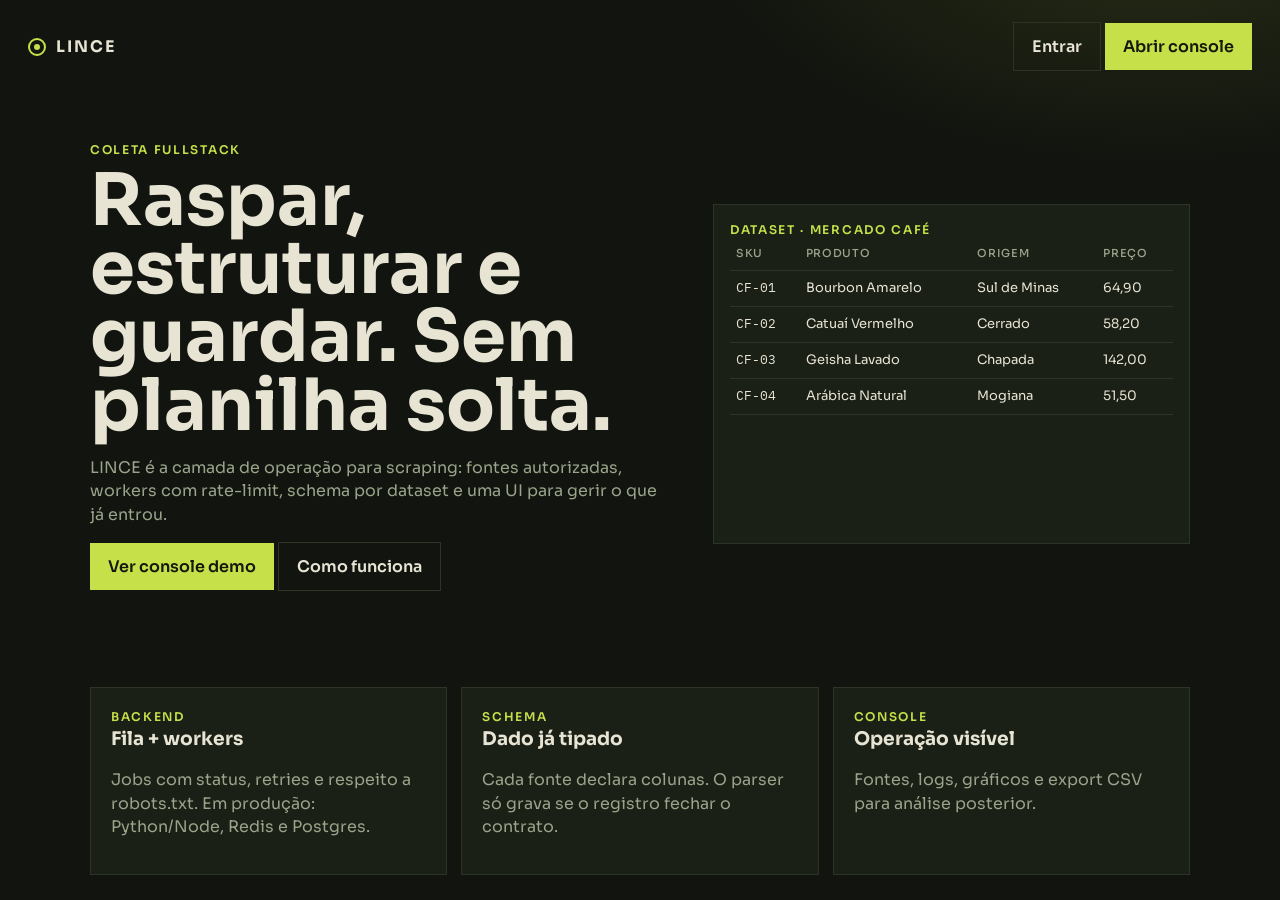
==== index.html @ 179e3596 "Add LINCE scraping console with sources, jobs, and structured datasets." ====
<!DOCTYPE html>
<html lang="pt-BR">
<head>
  <meta charset="UTF-8">
  <meta name="viewport" content="width=device-width, initial-scale=1.0">
  <title>LINCE — Coleta e análise de dados da web</title>
  <meta name="description" content="Plataforma fullstack para web scraping autorizado: filas, schema, armazenamento e console de operação.">
  <link rel="stylesheet" href="css/app.css">
</head>
<body class="landing">
  <header class="top">
    <a class="mark" href="index.html"><span class="eye"></span>LINCE</a>
    <div>
      <a class="btn btn-line" href="entrar.html">Entrar</a>
      <a class="btn btn-acid" href="entrar.html">Abrir console</a>
    </div>
  </header>

  <section class="hero">
    <div>
      <div class="kicker">Coleta fullstack</div>
      <h1>Raspar, estruturar e guardar. Sem planilha solta.</h1>
      <p class="muted">LINCE é a camada de operação para scraping: fontes autorizadas, workers com rate-limit, schema por dataset e uma UI para gerir o que já entrou.</p>
      <p>
        <a class="btn btn-acid" href="entrar.html">Ver console demo</a>
        <a class="btn btn-line" href="#como">Como funciona</a>
      </p>
    </div>
    <aside class="preview">
      <div class="kicker">dataset · mercado café</div>
      <table>
        <thead><tr><th>SKU</th><th>Produto</th><th>Origem</th><th>Preço</th></tr></thead>
        <tbody>
          <tr><td class="mono">CF-01</td><td>Bourbon Amarelo</td><td>Sul de Minas</td><td>64,90</td></tr>
          <tr><td class="mono">CF-02</td><td>Catuaí Vermelho</td><td>Cerrado</td><td>58,20</td></tr>
          <tr><td class="mono">CF-03</td><td>Geisha Lavado</td><td>Chapada</td><td>142,00</td></tr>
          <tr><td class="mono">CF-04</td><td>Arábica Natural</td><td>Mogiana</td><td>51,50</td></tr>
        </tbody>
      </table>
    </aside>
  </section>

  <section class="feats" id="como">
    <article class="feat">
      <div class="kicker">Backend</div>
      <h3>Fila + workers</h3>
      <p class="muted">Jobs com status, retries e respeito a robots.txt. Em produção: Python/Node, Redis e Postgres.</p>
    </article>
    <article class="feat">
      <div class="kicker">Schema</div>
      <h3>Dado já tipado</h3>
      <p class="muted">Cada fonte declara colunas. O parser só grava se o registro fechar o contrato.</p>
    </article>
    <article class="feat">
      <div class="kicker">Console</div>
      <h3>Operação visível</h3>
      <p class="muted">Fontes, logs, gráficos e export CSV para análise posterior.</p>
    </article>
  </section>
</body>
</html>
---- css/app.css ----
@import url("https://fonts.googleapis.com/css2?family=IBM+Plex+Mono:wght@400;500&family=Sora:wght@400;500;600;700&display=swap");

:root {
  --ink: #12150f;
  --panel: #1b2017;
  --line: #2c3426;
  --paper: #e8e4d4;
  --mute: #9aa48a;
  --acid: #c6e04a;
  --ok: #7dcf83;
  --warn: #e0b14a;
  --bad: #e06a4a;
  --run: #7eb6e0;
}

* { box-sizing: border-box; }
html, body { margin: 0; padding: 0; }
body {
  font-family: Sora, sans-serif;
  background: var(--ink);
  color: var(--paper);
  line-height: 1.45;
}
a { color: inherit; }
button, input, select, textarea { font: inherit; color: inherit; }
.mono { font-family: "IBM Plex Mono", monospace; }

.landing {
  min-height: 100vh;
  background:
    radial-gradient(900px 500px at 90% -10%, rgba(198,224,74,0.12), transparent 50%),
    var(--ink);
}
.top {
  display: flex;
  justify-content: space-between;
  align-items: center;
  padding: 22px 28px;
}
.mark {
  display: flex;
  align-items: center;
  gap: 10px;
  text-decoration: none;
  font-weight: 700;
  letter-spacing: 0.12em;
}
.eye {
  width: 18px;
  height: 18px;
  border: 2px solid var(--acid);
  border-radius: 50%;
  position: relative;
}
.eye::after {
  content: "";
  width: 6px;
  height: 6px;
  background: var(--acid);
  border-radius: 50%;
  position: absolute;
  inset: 4px;
}
.hero {
  width: min(1100px, calc(100% - 40px));
  margin: 48px auto 80px;
  display: grid;
  grid-template-columns: 1.1fr 0.9fr;
  gap: 40px;
  align-items: center;
}
.hero h1 {
  font-size: clamp(42px, 6vw, 72px);
  line-height: 0.95;
  margin: 8px 0 16px;
}
.kicker {
  color: var(--acid);
  letter-spacing: 0.14em;
  text-transform: uppercase;
  font-size: 12px;
  font-weight: 600;
}
.muted { color: var(--mute); }
.btn {
  appearance: none;
  border: 0;
  cursor: pointer;
  padding: 12px 18px;
  font-weight: 600;
  text-decoration: none;
  display: inline-flex;
  align-items: center;
  gap: 8px;
}
.btn-acid { background: var(--acid); color: #14180d; }
.btn-line { background: transparent; border: 1px solid var(--line); color: var(--paper); }
.btn-sm { padding: 7px 10px; font-size: 12px; }

.preview {
  background: var(--panel);
  border: 1px solid var(--line);
  padding: 16px;
  min-height: 340px;
}
.preview table { width: 100%; border-collapse: collapse; font-size: 13px; }
.preview th, .preview td { text-align: left; padding: 8px 6px; border-bottom: 1px solid var(--line); }
.preview th { color: var(--mute); font-weight: 500; font-size: 11px; letter-spacing: 0.06em; text-transform: uppercase; }

.feats {
  width: min(1100px, calc(100% - 40px));
  margin: 0 auto 80px;
  display: grid;
  grid-template-columns: repeat(3, 1fr);
  gap: 14px;
}
.feat { background: var(--panel); border: 1px solid var(--line); padding: 20px; }
.feat h3 { margin: 0 0 8px; }

.login-card {
  width: min(400px, calc(100% - 32px));
  margin: 80px auto;
  background: var(--panel);
  border: 1px solid var(--line);
  padding: 28px;
}
.field { display: grid; gap: 6px; margin: 12px 0; font-size: 13px; }
input, select, textarea {
  width: 100%;
  background: #12150f;
  border: 1px solid var(--line);
  padding: 10px;
}
.hint { background: #23291c; padding: 10px; font-size: 13px; color: var(--mute); }

.shell { display: grid; grid-template-columns: 220px 1fr; min-height: 100vh; }
.side {
  background: #161a12;
  border-right: 1px solid var(--line);
  padding: 20px 12px;
}
.side button.link, .side a.link {
  display: block;
  width: 100%;
  text-align: left;
  background: transparent;
  border: 0;
  color: var(--paper);
  padding: 10px 12px;
  cursor: pointer;
  text-decoration: none;
}
.side button.link.on, .side button.link:hover, .side a.link:hover {
  background: #23291c;
  color: var(--acid);
}
.main { padding: 24px; }
.kpis { display: grid; grid-template-columns: repeat(4, 1fr); gap: 12px; }
.kpi { background: var(--panel); border: 1px solid var(--line); padding: 16px; }
.kpi b { display: block; font-size: 28px; font-family: "IBM Plex Mono", monospace; color: var(--acid); }
.head { display: flex; justify-content: space-between; align-items: center; gap: 12px; flex-wrap: wrap; margin: 8px 0 16px; }
.head h2 { margin: 0; font-size: 28px; }
.card { background: var(--panel); border: 1px solid var(--line); padding: 16px; margin-bottom: 16px; }
table.data { width: 100%; border-collapse: collapse; font-size: 13px; }
table.data th, table.data td { padding: 9px 8px; border-bottom: 1px solid var(--line); text-align: left; vertical-align: top; }
.badge { display: inline-block; padding: 2px 8px; font-size: 11px; letter-spacing: 0.04em; text-transform: uppercase; }
.badge.ok { background: #1f3a22; color: var(--ok); }
.badge.error { background: #3a1f1a; color: var(--bad); }
.badge.running { background: #1a2c3a; color: var(--run); }
.badge.queued { background: #2c2a1a; color: var(--warn); }
.log { font-family: "IBM Plex Mono", monospace; font-size: 12px; padding: 6px 0; border-bottom: 1px solid var(--line); color: var(--mute); }
.log.ok { color: var(--ok); }
.log.warn { color: var(--warn); }
.hidden { display: none !important; }
.toast {
  position: fixed;
  right: 16px;
  bottom: 16px;
  background: var(--acid);
  color: #14180d;
  padding: 10px 14px;
  z-index: 20;
  opacity: 0;
  transform: translateY(12px);
  transition: 0.2s;
}
.toast.on { opacity: 1; transform: none; }
.row { display: grid; grid-template-columns: 1fr 1fr; gap: 10px; }
.charts { display: grid; grid-template-columns: 1.2fr 0.8fr; gap: 14px; }
.chart-box { height: 260px; background: var(--panel); border: 1px solid var(--line); padding: 12px; }

@media (max-width: 900px) {
  .hero, .feats, .shell, .kpis, .charts, .row { grid-template-columns: 1fr; }
  .side { display: flex; gap: 8px; overflow: auto; }
}
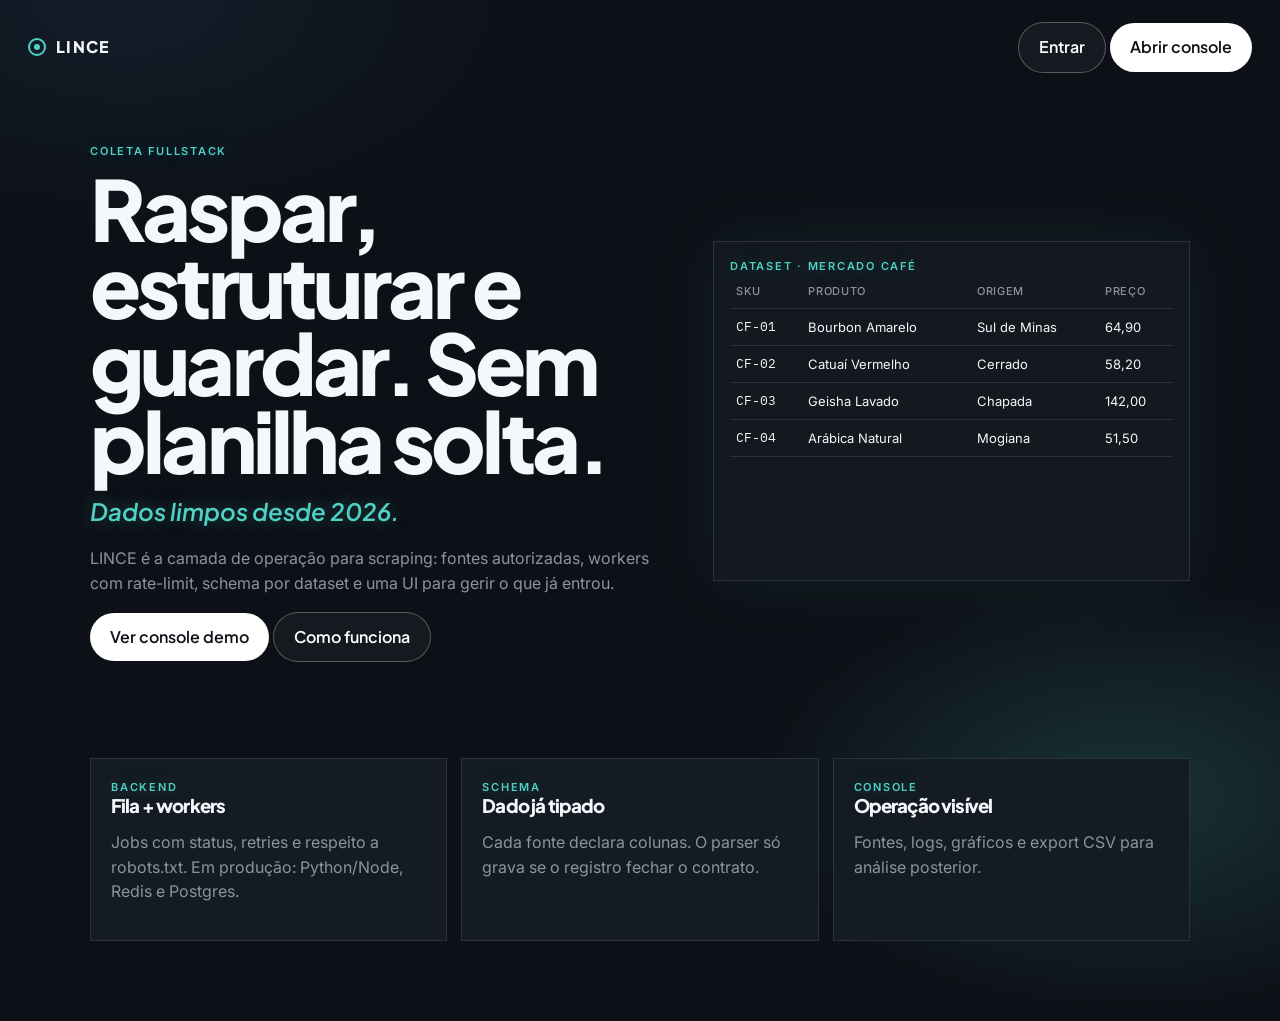
==== commit 84f9362d: "Switch LINCE type to Plus Jakarta Sans and Inter." ====
--- a/index.html
+++ b/index.html
@@ -20,6 +20,7 @@
     <div>
       <div class="kicker">Coleta fullstack</div>
       <h1>Raspar, estruturar e guardar. Sem planilha solta.</h1>
+      <p class="lead">Dados limpos desde 2026.</p>
       <p class="muted">LINCE é a camada de operação para scraping: fontes autorizadas, workers com rate-limit, schema por dataset e uma UI para gerir o que já entrou.</p>
       <p>
         <a class="btn btn-acid" href="entrar.html">Ver console demo</a>
--- a/css/app.css
+++ b/css/app.css
@@ -1,35 +1,48 @@
-@import url("https://fonts.googleapis.com/css2?family=IBM+Plex+Mono:wght@400;500&family=Sora:wght@400;500;600;700&display=swap");
+@import url("https://fonts.googleapis.com/css2?family=IBM+Plex+Mono:wght@400;500&family=Inter:ital,wght@0,400;0,500;0,600;1,400&family=Plus+Jakarta+Sans:ital,wght@0,500;0,600;0,700;0,800;1,500;1,600&display=swap");
 
 :root {
-  --ink: #12150f;
-  --panel: #1b2017;
-  --line: #2c3426;
-  --paper: #e8e4d4;
-  --mute: #9aa48a;
-  --acid: #c6e04a;
-  --ok: #7dcf83;
-  --warn: #e0b14a;
-  --bad: #e06a4a;
-  --run: #7eb6e0;
+  --ink: #f4f7fb;
+  --navy: #0d1117;
+  --bg: #0d1117;
+  --panel: #151b22;
+  --soft: #1b232c;
+  --line: #2a333d;
+  --paper: #f4f7fb;
+  --mute: #8b949e;
+  --acid: #4fd1c5;
+  --acid-soft: rgba(79, 209, 197, 0.14);
+  --ok: #3dd6a5;
+  --warn: #e0c36a;
+  --bad: #f07167;
+  --run: #58a6ff;
 }
 
 * { box-sizing: border-box; }
 html, body { margin: 0; padding: 0; }
 body {
-  font-family: Sora, sans-serif;
-  background: var(--ink);
-  color: var(--paper);
-  line-height: 1.45;
+  font-family: Inter, "Segoe UI", sans-serif;
+  background: var(--bg);
+  color: var(--ink);
+  line-height: 1.55;
+  font-weight: 400;
 }
 a { color: inherit; }
 button, input, select, textarea { font: inherit; color: inherit; }
-.mono { font-family: "IBM Plex Mono", monospace; }
-
+.mono { font-family: "IBM Plex Mono", ui-monospace, monospace; font-style: normal; }
+
+h1, h2, h3, .hero h1, .head h2 {
+  font-family: "Plus Jakarta Sans", Inter, sans-serif;
+  font-weight: 800;
+  font-style: normal;
+  letter-spacing: -0.045em;
+  line-height: 0.92;
+}
 .landing {
   min-height: 100vh;
   background:
-    radial-gradient(900px 500px at 90% -10%, rgba(198,224,74,0.12), transparent 50%),
-    var(--ink);
+    radial-gradient(720px 420px at 88% 78%, rgba(79, 209, 197, 0.18), transparent 52%),
+    radial-gradient(900px 500px at 10% 0%, rgba(88, 166, 255, 0.08), transparent 46%),
+    var(--bg);
 }
 .top {
   display: flex;
@@ -42,8 +55,10 @@
   align-items: center;
   gap: 10px;
   text-decoration: none;
-  font-weight: 700;
-  letter-spacing: 0.12em;
+  font-family: "Plus Jakarta Sans", Inter, sans-serif;
+  font-weight: 800;
+  font-style: normal;
+  letter-spacing: 0.08em;
 }
 .eye {
   width: 18px;
@@ -70,36 +85,51 @@
   align-items: center;
 }
 .hero h1 {
-  font-size: clamp(42px, 6vw, 72px);
-  line-height: 0.95;
-  margin: 8px 0 16px;
+  font-size: clamp(46px, 7vw, 84px);
+  margin: 10px 0 14px;
+}
+.lead {
+  font-family: "Plus Jakarta Sans", Inter, sans-serif;
+  font-style: italic;
+  font-weight: 600;
+  font-size: clamp(18px, 2.2vw, 24px);
+  color: var(--acid);
+  margin: 0 0 16px;
+  text-shadow: 0 0 18px rgba(79, 209, 197, 0.35);
 }
 .kicker {
+  font-family: Inter, sans-serif;
+  font-style: normal;
   color: var(--acid);
-  letter-spacing: 0.14em;
+  letter-spacing: 0.16em;
   text-transform: uppercase;
-  font-size: 12px;
+  font-size: 11px;
   font-weight: 600;
+  text-shadow: 0 0 18px rgba(79, 209, 197, 0.35);
 }
 .muted { color: var(--mute); }
 .btn {
   appearance: none;
   border: 0;
   cursor: pointer;
-  padding: 12px 18px;
+  padding: 12px 20px;
+  font-family: "Plus Jakarta Sans", Inter, sans-serif;
   font-weight: 600;
+  font-style: normal;
+  border-radius: 999px;
   text-decoration: none;
   display: inline-flex;
   align-items: center;
   gap: 8px;
 }
-.btn-acid { background: var(--acid); color: #14180d; }
-.btn-line { background: transparent; border: 1px solid var(--line); color: var(--paper); }
+.btn-acid { background: #ffffff; color: #0d1117; }
+.btn-line { background: rgba(255,255,255,0.04); border: 1px solid rgba(255,255,255,0.28); color: #ffffff; }
 .btn-sm { padding: 7px 10px; font-size: 12px; }
 
 .preview {
-  background: var(--panel);
+  background: rgba(21, 27, 34, 0.86);
   border: 1px solid var(--line);
+  box-shadow: 0 0 60px rgba(79, 209, 197, 0.08);
   padding: 16px;
   min-height: 340px;
 }
@@ -127,47 +157,52 @@
 .field { display: grid; gap: 6px; margin: 12px 0; font-size: 13px; }
 input, select, textarea {
   width: 100%;
-  background: #12150f;
+  background: #0d1117;
   border: 1px solid var(--line);
   padding: 10px;
 }
-.hint { background: #23291c; padding: 10px; font-size: 13px; color: var(--mute); }
+.hint { background: var(--soft); padding: 10px; font-size: 13px; color: var(--mute); }
 
 .shell { display: grid; grid-template-columns: 220px 1fr; min-height: 100vh; }
 .side {
-  background: #161a12;
+  background: #10151c;
+  color: #f4f7fb;
   border-right: 1px solid var(--line);
   padding: 20px 12px;
 }
+.side .mark { color: #ffffff; }
+.side .eye { border-color: var(--acid); box-shadow: 0 0 12px rgba(79, 209, 197, 0.35); }
+.side .eye::after { background: var(--acid); }
 .side button.link, .side a.link {
   display: block;
   width: 100%;
   text-align: left;
   background: transparent;
   border: 0;
-  color: var(--paper);
+  color: #c8d0d8;
   padding: 10px 12px;
   cursor: pointer;
   text-decoration: none;
 }
 .side button.link.on, .side button.link:hover, .side a.link:hover {
-  background: #23291c;
+  background: var(--acid-soft);
   color: var(--acid);
 }
+.side .muted { color: #8b949e; }
 .main { padding: 24px; }
 .kpis { display: grid; grid-template-columns: repeat(4, 1fr); gap: 12px; }
 .kpi { background: var(--panel); border: 1px solid var(--line); padding: 16px; }
-.kpi b { display: block; font-size: 28px; font-family: "IBM Plex Mono", monospace; color: var(--acid); }
+.kpi b { display: block; font-size: 28px; font-family: "IBM Plex Mono", monospace; color: var(--acid); text-shadow: 0 0 18px rgba(79, 209, 197, 0.35); }
 .head { display: flex; justify-content: space-between; align-items: center; gap: 12px; flex-wrap: wrap; margin: 8px 0 16px; }
-.head h2 { margin: 0; font-size: 28px; }
+.head h2 { margin: 0; font-size: 28px; line-height: 1.1; }
 .card { background: var(--panel); border: 1px solid var(--line); padding: 16px; margin-bottom: 16px; }
 table.data { width: 100%; border-collapse: collapse; font-size: 13px; }
 table.data th, table.data td { padding: 9px 8px; border-bottom: 1px solid var(--line); text-align: left; vertical-align: top; }
 .badge { display: inline-block; padding: 2px 8px; font-size: 11px; letter-spacing: 0.04em; text-transform: uppercase; }
-.badge.ok { background: #1f3a22; color: var(--ok); }
-.badge.error { background: #3a1f1a; color: var(--bad); }
-.badge.running { background: #1a2c3a; color: var(--run); }
-.badge.queued { background: #2c2a1a; color: var(--warn); }
+.badge.ok { background: rgba(61, 214, 165, 0.14); color: var(--ok); }
+.badge.error { background: rgba(240, 113, 103, 0.14); color: var(--bad); }
+.badge.running { background: rgba(88, 166, 255, 0.14); color: var(--run); }
+.badge.queued { background: var(--acid-soft); color: var(--acid); }
 .log { font-family: "IBM Plex Mono", monospace; font-size: 12px; padding: 6px 0; border-bottom: 1px solid var(--line); color: var(--mute); }
 .log.ok { color: var(--ok); }
 .log.warn { color: var(--warn); }
@@ -177,7 +212,7 @@
   right: 16px;
   bottom: 16px;
   background: var(--acid);
-  color: #14180d;
+  color: #0d1117;
   padding: 10px 14px;
   z-index: 20;
   opacity: 0;
@@ -188,6 +223,7 @@
 .row { display: grid; grid-template-columns: 1fr 1fr; gap: 10px; }
 .charts { display: grid; grid-template-columns: 1.2fr 0.8fr; gap: 14px; }
 .chart-box { height: 260px; background: var(--panel); border: 1px solid var(--line); padding: 12px; }
+.main { background: var(--bg); }
 
 @media (max-width: 900px) {
   .hero, .feats, .shell, .kpis, .charts, .row { grid-template-columns: 1fr; }
